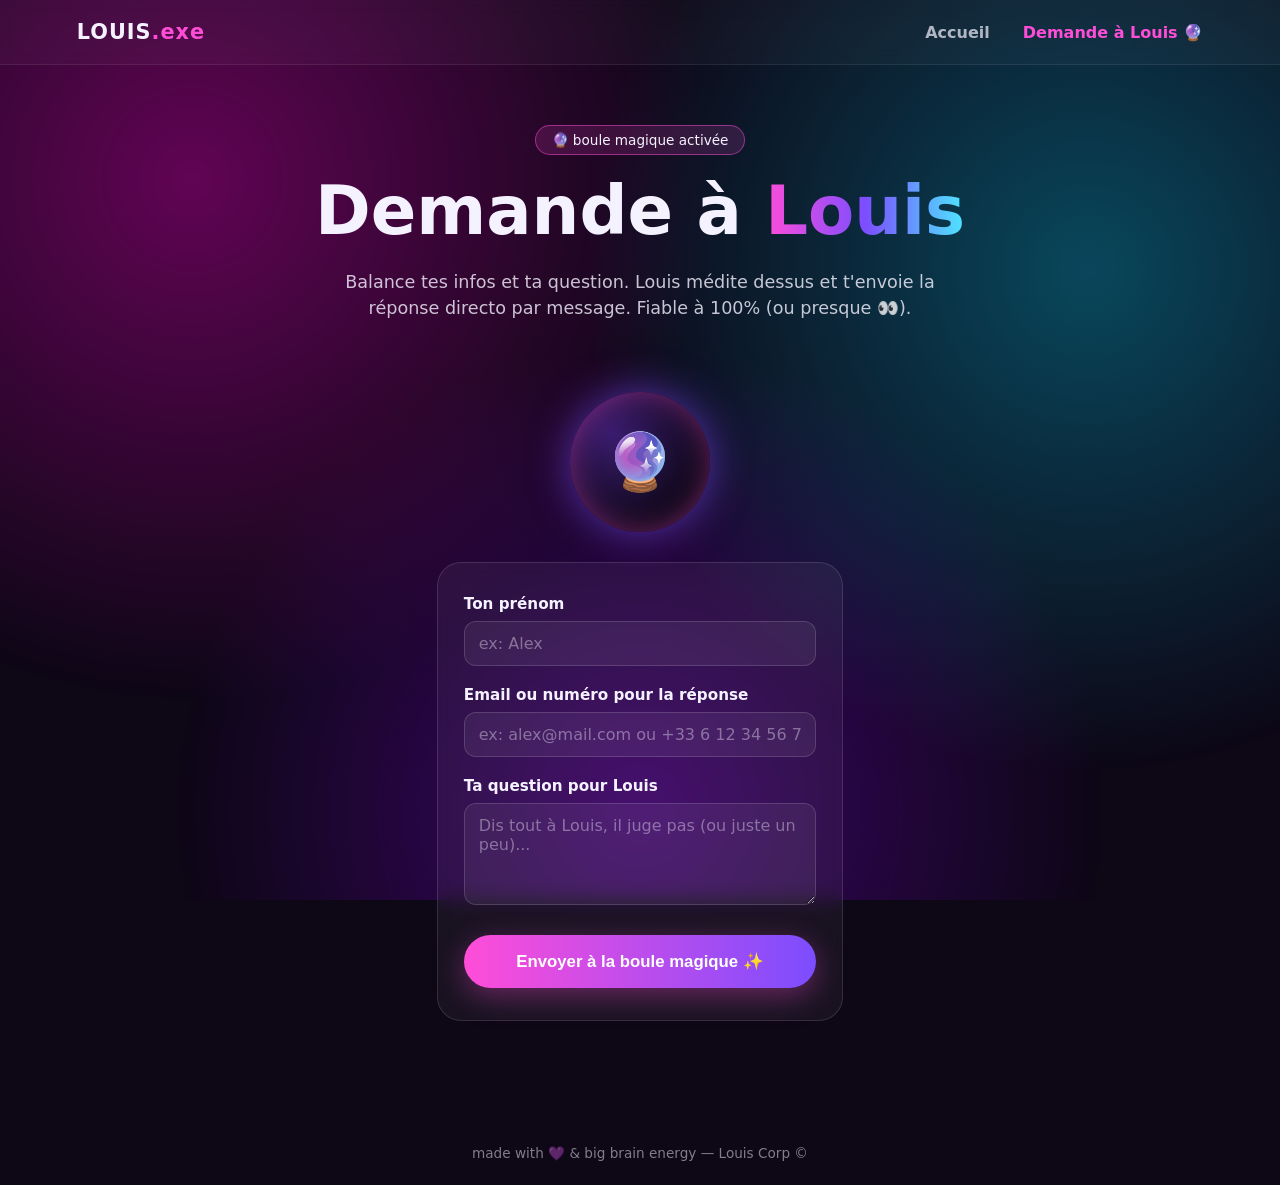
==== ask.html @ 2f65f324 "Add Gen Z style website: Louis genius page + magic ball question page" ====
<!DOCTYPE html>
<html lang="fr">
<head>
<meta charset="UTF-8">
<meta name="viewport" content="width=device-width, initial-scale=1.0">
<title>Demande à Louis 🔮</title>
<link rel="stylesheet" href="style.css">
</head>
<body>
<div class="bg-blobs"></div>
<nav class="navbar">
  <div class="logo">LOUIS<span>.exe</span></div>
  <div class="nav-links">
    <a href="index.html">Accueil</a>
    <a href="ask.html" class="active">Demande à Louis 🔮</a>
  </div>
</nav>

<main class="ask-page">
  <header class="hero small">
    <p class="badge">🔮 boule magique activée</p>
    <h1>Demande à <span class="gradient-text">Louis</span></h1>
    <p class="subtitle">Balance tes infos et ta question. Louis médite dessus et t'envoie la réponse directo par message. Fiable à 100% (ou presque 👀).</p>
  </header>

  <section class="form-section">
    <div class="magic-ball" id="magicBall">
      <div class="ball-inner">🔮</div>
    </div>

    <form id="askForm" class="glass-form">
      <div class="field">
        <label for="name">Ton prénom</label>
        <input type="text" id="name" name="name" placeholder="ex: Alex" required>
      </div>
      <div class="field">
        <label for="contact">Email ou numéro pour la réponse</label>
        <input type="text" id="contact" name="contact" placeholder="ex: alex@mail.com ou +33 6 12 34 56 78" required>
      </div>
      <div class="field">
        <label for="question">Ta question pour Louis</label>
        <textarea id="question" name="question" rows="4" placeholder="Dis tout à Louis, il juge pas (ou juste un peu)..." required></textarea>
      </div>
      <button type="submit" class="cta-btn">Envoyer à la boule magique ✨</button>
    </form>

    <div id="successMsg" class="success-msg hidden">
      <p>🔮 Message reçu ! Louis consulte les astres et te répond très vite par le contact que t'as donné.</p>
    </div>
  </section>
</main>

<footer>
  <p>made with 💜 &amp; big brain energy — Louis Corp ©</p>
</footer>

<script src="script.js"></script>
</body>
</html>
---- style.css ----
* { margin:0; padding:0; box-sizing:border-box; }

body {
  font-family: 'Segoe UI', system-ui, -apple-system, sans-serif;
  background: #0d0716;
  color: #f5f2ff;
  min-height: 100vh;
  overflow-x: hidden;
  position: relative;
}

.bg-blobs {
  position: fixed;
  top: 0; left: 0; width: 100%; height: 100%;
  z-index: -1;
  background:
    radial-gradient(circle at 15% 20%, rgba(255, 0, 200, 0.35), transparent 40%),
    radial-gradient(circle at 85% 30%, rgba(0, 220, 255, 0.3), transparent 40%),
    radial-gradient(circle at 50% 90%, rgba(150, 0, 255, 0.35), transparent 45%);
  animation: blobMove 12s ease-in-out infinite alternate;
}

@keyframes blobMove {
  0% { filter: hue-rotate(0deg); }
  100% { filter: hue-rotate(60deg); }
}

.navbar {
  display:flex; justify-content: space-between; align-items:center;
  padding: 20px 6%;
  backdrop-filter: blur(10px);
  background: rgba(255,255,255,0.03);
  border-bottom: 1px solid rgba(255,255,255,0.08);
  position: sticky; top:0; z-index: 50;
}

.logo { font-weight: 800; font-size: 1.3rem; letter-spacing: 1px; }
.logo span { color:#ff4dd8; }

.nav-links a {
  color:#f5f2ff; text-decoration:none; margin-left: 28px; font-weight:600;
  opacity:0.7; transition: 0.2s;
}
.nav-links a:hover, .nav-links a.active { opacity:1; color:#ff4dd8; }

.hero {
  text-align:center; padding: 90px 6% 60px;
}
.hero.small { padding: 60px 6% 20px; }

.badge {
  display:inline-block; background: rgba(255,77,216,0.15);
  border:1px solid rgba(255,77,216,0.5);
  padding: 6px 16px; border-radius: 999px; font-size: 0.85rem; margin-bottom: 20px;
}

.hero h1 {
  font-size: clamp(2.2rem, 6vw, 4.2rem);
  font-weight: 900; line-height: 1.1; margin-bottom: 20px;
}

.gradient-text {
  background: linear-gradient(90deg, #ff4dd8, #7c4dff, #4de6ff);
  -webkit-background-clip: text; background-clip: text; color: transparent;
}

.subtitle {
  max-width: 600px; margin: 0 auto 30px; opacity: 0.8; font-size: 1.1rem; line-height:1.5;
}

.cta-btn {
  display:inline-block; background: linear-gradient(90deg, #ff4dd8, #7c4dff);
  color:white; text-decoration:none; padding: 16px 32px; border-radius: 999px;
  font-weight: 700; font-size:1.05rem; box-shadow: 0 8px 30px rgba(255,77,216,0.35);
  transition: transform 0.2s ease;
  border:none; cursor:pointer;
}
.cta-btn:hover { transform: translateY(-3px) scale(1.03); }
.cta-btn.secondary { background: linear-gradient(90deg, #4de6ff, #7c4dff); }

.cards {
  display:grid; grid-template-columns: repeat(auto-fit, minmax(220px,1fr));
  gap: 24px; padding: 40px 6%; max-width: 1100px; margin: 0 auto;
}

.card {
  background: rgba(255,255,255,0.05);
  border: 1px solid rgba(255,255,255,0.1);
  border-radius: 20px; padding: 28px 22px; text-align:center;
  backdrop-filter: blur(6px);
  transition: transform 0.25s ease, border-color 0.25s ease;
}
.card:hover { transform: translateY(-6px); border-color: #ff4dd8; }
.card .emoji { font-size: 2.4rem; margin-bottom: 10px; }
.card h3 { margin-bottom: 8px; }
.card p { opacity: 0.75; font-size: 0.95rem; line-height:1.4; }

.quote-section {
  text-align:center; padding: 60px 6%; max-width:700px; margin: 0 auto;
}
.quote-section blockquote {
  font-size: 1.6rem; font-weight: 700; line-height: 1.4;
}
.quote-author { margin-top: 12px; opacity: 0.6; }

.final-cta { text-align:center; padding: 60px 6% 100px; }
.final-cta h2 { font-size: 1.8rem; margin-bottom: 26px; }

footer {
  text-align:center; padding: 24px; opacity:0.5; font-size:0.85rem;
}

/* Ask page */
.form-section {
  max-width: 560px; margin: 0 auto; padding: 20px 6% 100px; text-align:center;
}

.magic-ball {
  width: 140px; height:140px; margin: 0 auto 30px;
  border-radius:50%;
  background: radial-gradient(circle at 30% 30%, #3a1c6e, #0d0716 70%);
  display:flex; align-items:center; justify-content:center;
  font-size: 3.5rem;
  box-shadow: 0 0 40px rgba(124,77,255,0.6), inset 0 0 30px rgba(255,77,216,0.4);
  animation: floatBall 3s ease-in-out infinite;
}
@keyframes floatBall {
  0%, 100% { transform: translateY(0) rotate(0deg); }
  50% { transform: translateY(-14px) rotate(6deg); }
}

.glass-form {
  background: rgba(255,255,255,0.05);
  border: 1px solid rgba(255,255,255,0.12);
  border-radius: 24px;
  padding: 32px 26px;
  backdrop-filter: blur(10px);
  text-align: left;
}

.field { margin-bottom: 20px; }
.field label { display:block; font-weight:600; margin-bottom: 8px; font-size:0.95rem; }
.field input, .field textarea {
  width:100%; padding: 12px 14px; border-radius: 12px;
  border: 1px solid rgba(255,255,255,0.15);
  background: rgba(255,255,255,0.06);
  color: #f5f2ff; font-size: 1rem; font-family: inherit;
  resize: vertical;
}
.field input::placeholder, .field textarea::placeholder { color: rgba(245,242,255,0.4); }
.field input:focus, .field textarea:focus {
  outline: none; border-color: #ff4dd8; box-shadow: 0 0 0 3px rgba(255,77,216,0.2);
}

.glass-form button { width:100%; margin-top: 6px; }

.success-msg {
  margin-top: 24px; padding: 18px 20px; border-radius: 16px;
  background: rgba(77,230,255,0.1); border: 1px solid rgba(77,230,255,0.4);
}
.hidden { display:none; }

@media (max-width: 600px) {
  .nav-links a { margin-left: 14px; font-size: 0.9rem; }
}
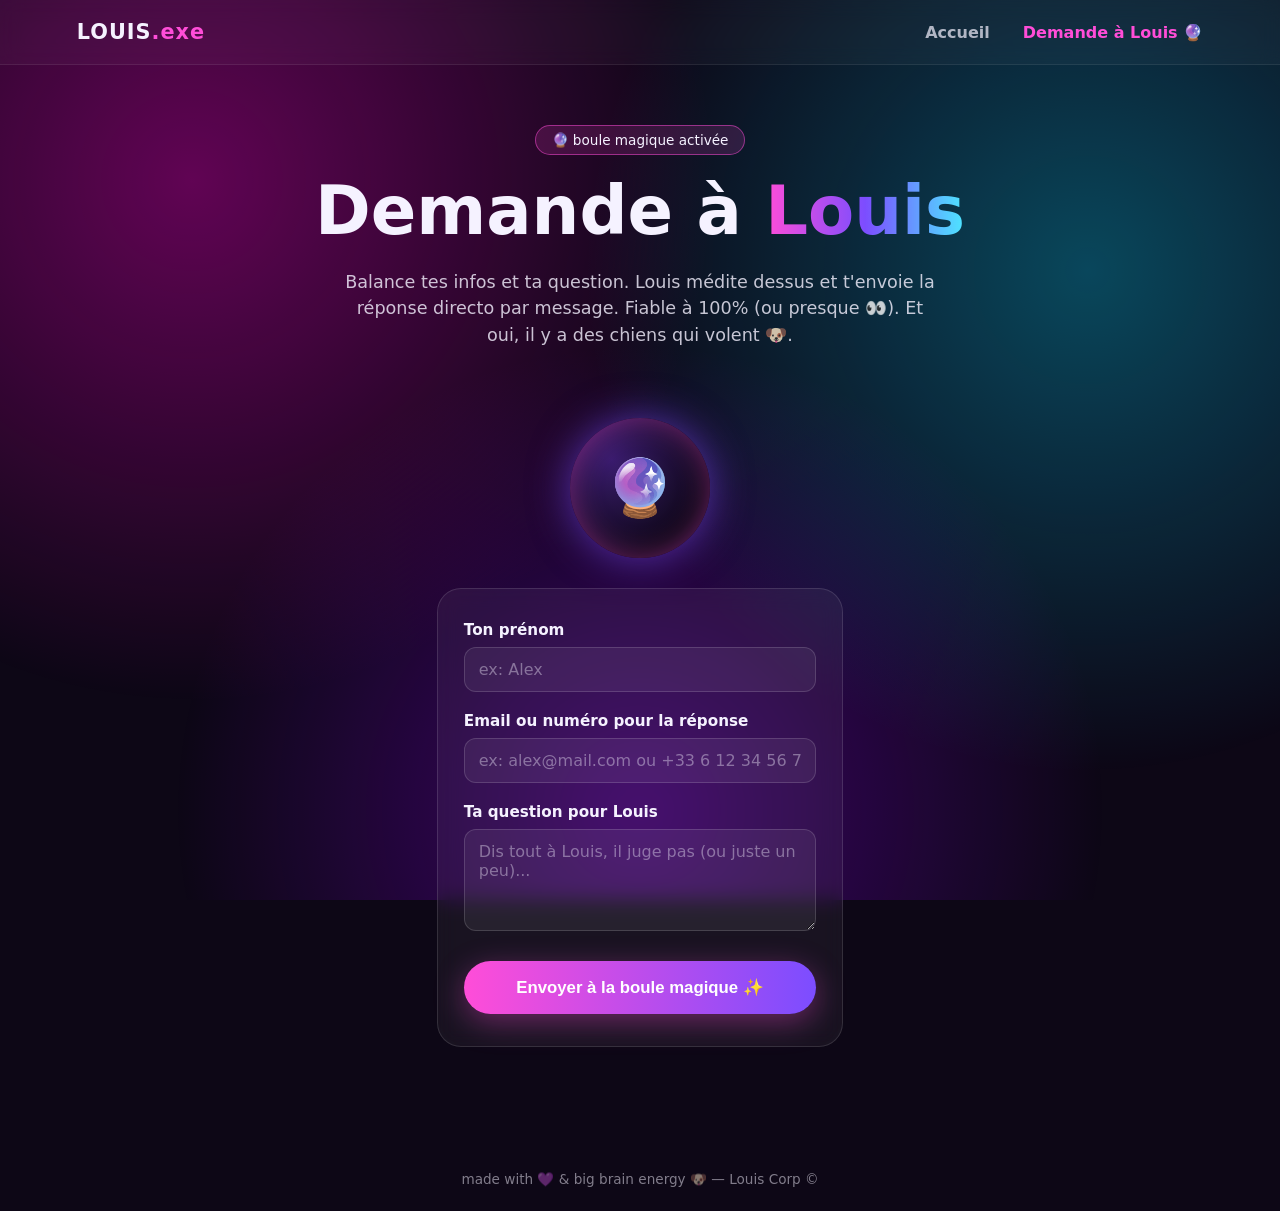
==== commit 1cff015f: "Wire up flying dogs on ask page" ====
--- a/ask.html
+++ b/ask.html
@@ -5,6 +5,7 @@
 <meta name="viewport" content="width=device-width, initial-scale=1.0">
 <title>Demande à Louis 🔮</title>
 <link rel="stylesheet" href="style.css">
+<link rel="stylesheet" href="dogs.css">
 </head>
 <body>
 <div class="bg-blobs"></div>
@@ -20,7 +21,7 @@
   <header class="hero small">
     <p class="badge">🔮 boule magique activée</p>
     <h1>Demande à <span class="gradient-text">Louis</span></h1>
-    <p class="subtitle">Balance tes infos et ta question. Louis médite dessus et t'envoie la réponse directo par message. Fiable à 100% (ou presque 👀).</p>
+    <p class="subtitle">Balance tes infos et ta question. Louis médite dessus et t'envoie la réponse directo par message. Fiable à 100% (ou presque 👀). Et oui, il y a des chiens qui volent 🐶.</p>
   </header>
 
   <section class="form-section">
@@ -39,21 +40,22 @@
       </div>
       <div class="field">
         <label for="question">Ta question pour Louis</label>
-        <textarea id="question" name="question" rows="4" placeholder="Dis tout à Louis, il juge pas (ou juste un peu)..." required></textarea>
+        <textarea id="question" name="question" rows="4" placeholder="Dis tout à Louis, il juge pas (ou juste un peu)..."></textarea>
       </div>
       <button type="submit" class="cta-btn">Envoyer à la boule magique ✨</button>
     </form>
 
     <div id="successMsg" class="success-msg hidden">
-      <p>🔮 Message reçu ! Louis consulte les astres et te répond très vite par le contact que t'as donné.</p>
+      <p>🔮 Message reçu ! Louis consulte les astres (et ses chiens 🐶) et te répond très vite par le contact que t'as donné.</p>
     </div>
   </section>
 </main>
 
 <footer>
-  <p>made with 💜 &amp; big brain energy — Louis Corp ©</p>
+  <p>made with 💜 &amp; big brain energy 🐶 — Louis Corp ©</p>
 </footer>
 
 <script src="script.js"></script>
+<script src="dogs.js"></script>
 </body>
 </html>
--- a/dogs.css
+++ b/dogs.css
@@ -0,0 +1,31 @@
+/* Flying dogs layer - Louis loves dogs 🐶 */
+.flying-dogs-layer {
+  position: fixed;
+  top: 0; left: 0;
+  width: 100%; height: 100%;
+  pointer-events: none;
+  overflow: hidden;
+  z-index: 30;
+}
+
+.flying-dog {
+  position: absolute;
+  left: -10vw;
+  animation-name: flyAcross;
+  animation-timing-function: linear;
+  animation-iteration-count: infinite;
+  opacity: 0.9;
+  filter: drop-shadow(0 0 6px rgba(255,77,216,0.5));
+}
+
+@keyframes flyAcross {
+  0% {
+    transform: translateX(0) translateY(0) rotate(0deg);
+  }
+  50% {
+    transform: translateX(60vw) translateY(-30px) rotate(10deg);
+  }
+  100% {
+    transform: translateX(120vw) translateY(0) rotate(-6deg);
+  }
+}
